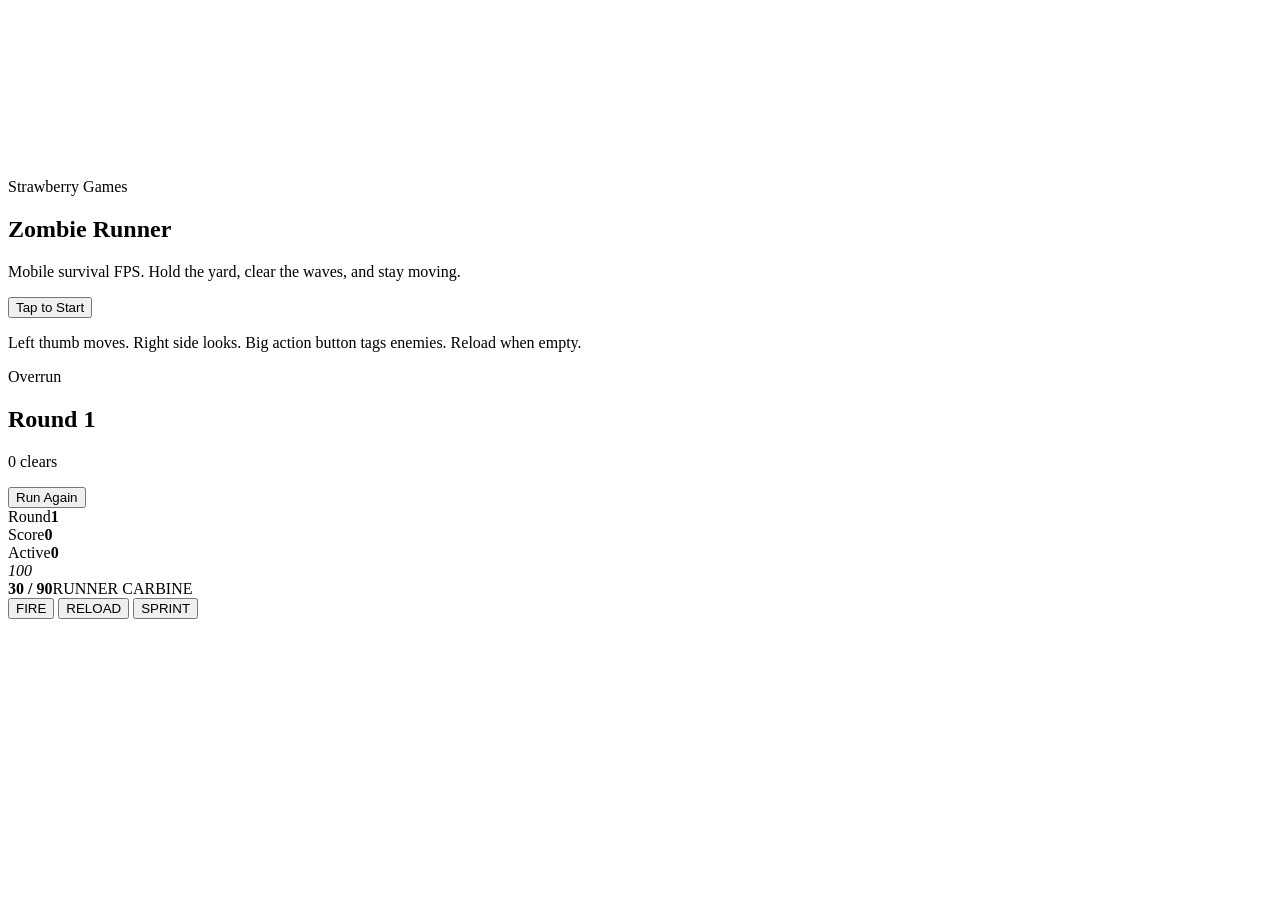
==== index.html @ 0a05222e "Add mobile game page" ====
<!doctype html>
<html lang="en">
<head>
  <meta charset="utf-8" />
  <meta name="viewport" content="width=device-width, initial-scale=1, viewport-fit=cover, user-scalable=no" />
  <meta name="theme-color" content="#0d1117" />
  <title>Zombie Runner</title>
  <link rel="stylesheet" href="styles.css" />
</head>
<body>
  <div id="game-shell">
    <canvas id="game-canvas"></canvas>

    <section id="start-screen" class="panel visible">
      <div class="title-stack">
        <p class="eyebrow">Strawberry Games</p>
        <h1>Zombie Runner</h1>
        <p class="subtitle">Mobile survival FPS. Hold the yard, clear the waves, and stay moving.</p>
      </div>
      <button id="start-button" class="primary-button">Tap to Start</button>
      <p class="hint">Left thumb moves. Right side looks. Big action button tags enemies. Reload when empty.</p>
    </section>

    <section id="game-over-screen" class="panel">
      <div class="title-stack">
        <p class="eyebrow danger">Overrun</p>
        <h2 id="final-round">Round 1</h2>
        <p id="final-score">0 clears</p>
      </div>
      <button id="restart-button" class="primary-button">Run Again</button>
    </section>

    <div id="hud" class="hud hidden">
      <div class="hud-row top">
        <div class="stat-card"><span>Round</span><strong id="round-value">1</strong></div>
        <div class="stat-card"><span>Score</span><strong id="score-value">0</strong></div>
        <div class="stat-card"><span>Active</span><strong id="active-value">0</strong></div>
      </div>
      <div class="hud-row bottom">
        <div class="health-bar"><span id="health-fill"></span><em id="health-text">100</em></div>
        <div class="ammo-card"><strong id="ammo-value">30 / 90</strong><span id="tool-state">RUNNER CARBINE</span></div>
      </div>
      <div id="crosshair" aria-hidden="true"></div>
      <div id="feedback-vignette"></div>
      <div id="round-banner"></div>
    </div>

    <div id="touch-layer" class="hidden">
      <div id="move-stick" class="stick"><div class="nub"></div></div>
      <div id="look-zone"></div>
      <button id="action-button" class="combat-button action">FIRE</button>
      <button id="reload-button" class="combat-button reload">RELOAD</button>
      <button id="sprint-button" class="combat-button sprint">SPRINT</button>
    </div>
  </div>

  <script type="importmap">
    {
      "imports": {
        "three": "https://cdn.jsdelivr.net/npm/three@0.165.0/build/three.module.js"
      }
    }
  </script>
  <script type="module" src="src/app.js"></script>
</body>
</html>
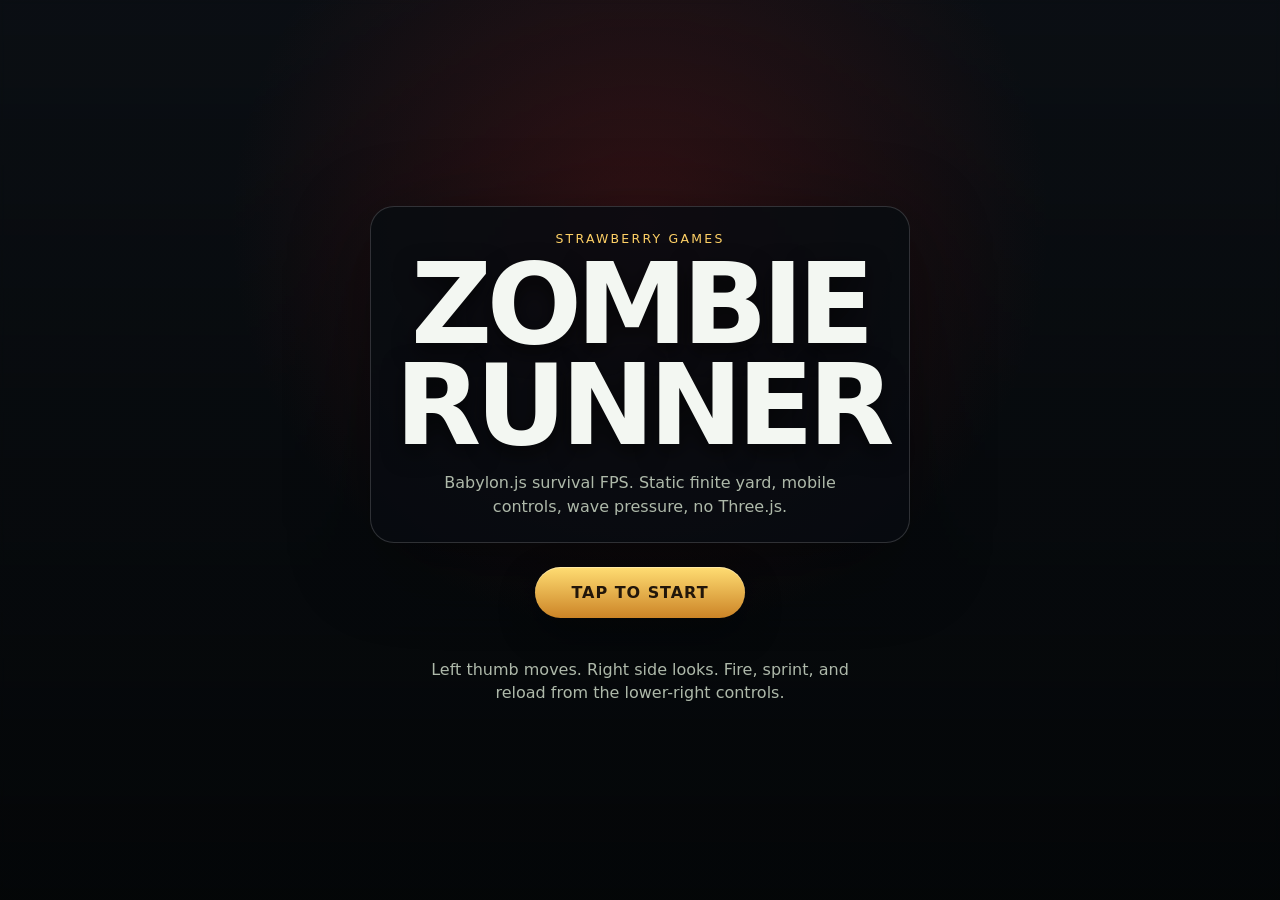
==== commit aeaf5ca9: "Switch Zombie Runner entrypoint to Babylon.js" ====
--- a/index.html
+++ b/index.html
@@ -5,7 +5,7 @@
   <meta name="viewport" content="width=device-width, initial-scale=1, viewport-fit=cover, user-scalable=no" />
   <meta name="theme-color" content="#0d1117" />
   <title>Zombie Runner</title>
-  <link rel="stylesheet" href="styles.css" />
+  <link rel="stylesheet" href="styles.css?v=babylon-static-001" />
 </head>
 <body>
   <div id="game-shell">
@@ -15,10 +15,10 @@
       <div class="title-stack">
         <p class="eyebrow">Strawberry Games</p>
         <h1>Zombie Runner</h1>
-        <p class="subtitle">Mobile survival FPS. Hold the yard, clear the waves, and stay moving.</p>
+        <p class="subtitle">Babylon.js survival FPS. Static finite yard, mobile controls, wave pressure, no Three.js.</p>
       </div>
       <button id="start-button" class="primary-button">Tap to Start</button>
-      <p class="hint">Left thumb moves. Right side looks. Big action button tags enemies. Reload when empty.</p>
+      <p class="hint">Left thumb moves. Right side looks. Fire, sprint, and reload from the lower-right controls.</p>
     </section>
 
     <section id="game-over-screen" class="panel">
@@ -54,13 +54,7 @@
     </div>
   </div>
 
-  <script type="importmap">
-    {
-      "imports": {
-        "three": "https://cdn.jsdelivr.net/npm/three@0.165.0/build/three.module.js"
-      }
-    }
-  </script>
-  <script type="module" src="src/app.js"></script>
+  <script src="https://cdn.babylonjs.com/babylon.js"></script>
+  <script src="src/app.js?v=babylon-static-001" defer></script>
 </body>
 </html>
--- a/styles.css
+++ b/styles.css
@@ -0,0 +1,391 @@
+:root {
+  --safe-top: env(safe-area-inset-top, 0px);
+  --safe-right: env(safe-area-inset-right, 0px);
+  --safe-bottom: env(safe-area-inset-bottom, 0px);
+  --safe-left: env(safe-area-inset-left, 0px);
+  --panel-bg: rgba(9, 13, 17, 0.84);
+  --panel-line: rgba(255, 255, 255, 0.16);
+  --hud-bg: rgba(0, 0, 0, 0.38);
+  --text: #f3f7f2;
+  --muted: #aeb9aa;
+  --warning: #ffd166;
+  --danger: #ff5353;
+}
+
+* {
+  box-sizing: border-box;
+  -webkit-tap-highlight-color: transparent;
+}
+
+html,
+body {
+  margin: 0;
+  width: 100%;
+  height: 100%;
+  overflow: hidden;
+  touch-action: none;
+  overscroll-behavior: none;
+  background: #0d1117;
+  color: var(--text);
+  font-family: Inter, ui-sans-serif, system-ui, -apple-system, BlinkMacSystemFont, "Segoe UI", sans-serif;
+}
+
+button {
+  font: inherit;
+  color: inherit;
+}
+
+#game-shell,
+#game-canvas {
+  position: fixed;
+  inset: 0;
+  width: 100%;
+  height: 100%;
+}
+
+#game-canvas {
+  display: block;
+  background: #0d1117;
+}
+
+.hidden {
+  display: none !important;
+}
+
+.panel {
+  position: fixed;
+  inset: 0;
+  z-index: 20;
+  display: none;
+  align-items: center;
+  justify-content: center;
+  flex-direction: column;
+  gap: 24px;
+  padding: calc(42px + var(--safe-top)) calc(24px + var(--safe-right)) calc(32px + var(--safe-bottom)) calc(24px + var(--safe-left));
+  text-align: center;
+  background:
+    radial-gradient(circle at 50% 25%, rgba(117, 25, 25, 0.36), transparent 44%),
+    linear-gradient(180deg, rgba(8, 12, 15, 0.42), rgba(3, 5, 6, 0.88));
+  backdrop-filter: blur(2px);
+}
+
+.panel.visible {
+  display: flex;
+}
+
+.title-stack {
+  max-width: 540px;
+  padding: 24px;
+  border: 1px solid var(--panel-line);
+  border-radius: 24px;
+  background: var(--panel-bg);
+  box-shadow: 0 20px 80px rgba(0, 0, 0, 0.45);
+}
+
+.eyebrow {
+  margin: 0 0 8px;
+  font-size: 0.78rem;
+  letter-spacing: 0.18em;
+  text-transform: uppercase;
+  color: var(--warning);
+}
+
+.eyebrow.danger {
+  color: var(--danger);
+}
+
+h1,
+h2 {
+  margin: 0;
+  font-weight: 900;
+  letter-spacing: -0.05em;
+  line-height: 0.9;
+  text-transform: uppercase;
+  text-shadow: 0 8px 22px rgba(0, 0, 0, 0.55);
+}
+
+h1 {
+  font-size: clamp(3.25rem, 17vw, 7rem);
+}
+
+h2 {
+  font-size: clamp(2.5rem, 13vw, 5.8rem);
+}
+
+.subtitle,
+.hint,
+#final-score {
+  margin: 16px auto 0;
+  max-width: 420px;
+  color: var(--muted);
+  line-height: 1.45;
+}
+
+.primary-button {
+  min-width: 210px;
+  padding: 16px 24px;
+  border: 0;
+  border-radius: 999px;
+  background: linear-gradient(180deg, #ffdd73, #cc8426);
+  color: #22160a;
+  font-weight: 900;
+  text-transform: uppercase;
+  letter-spacing: 0.06em;
+  box-shadow: 0 14px 36px rgba(0, 0, 0, 0.35), inset 0 1px 0 rgba(255, 255, 255, 0.36);
+}
+
+.primary-button:active,
+.combat-button:active {
+  transform: translateY(2px) scale(0.98);
+}
+
+.hud {
+  position: fixed;
+  inset: 0;
+  z-index: 10;
+  pointer-events: none;
+}
+
+.hud-row {
+  position: absolute;
+  left: calc(12px + var(--safe-left));
+  right: calc(12px + var(--safe-right));
+  display: flex;
+  align-items: center;
+  gap: 8px;
+}
+
+.hud-row.top {
+  top: calc(12px + var(--safe-top));
+  justify-content: space-between;
+}
+
+.hud-row.bottom {
+  bottom: calc(14px + var(--safe-bottom));
+  justify-content: space-between;
+  padding-right: 142px;
+}
+
+.stat-card,
+.ammo-card,
+.health-bar {
+  min-height: 44px;
+  border: 1px solid rgba(255, 255, 255, 0.13);
+  border-radius: 16px;
+  background: var(--hud-bg);
+  box-shadow: 0 8px 28px rgba(0, 0, 0, 0.28);
+  backdrop-filter: blur(2px);
+}
+
+.stat-card {
+  min-width: 82px;
+  padding: 8px 12px;
+}
+
+.stat-card span,
+.ammo-card span {
+  display: block;
+  font-size: 0.66rem;
+  color: #cbd2c7;
+  letter-spacing: 0.08em;
+  text-transform: uppercase;
+}
+
+.stat-card strong {
+  display: block;
+  margin-top: 1px;
+  font-size: 1.2rem;
+}
+
+.ammo-card {
+  min-width: 116px;
+  padding: 8px 12px;
+  text-align: right;
+}
+
+.ammo-card strong {
+  display: block;
+  font-size: 1rem;
+}
+
+.health-bar {
+  position: relative;
+  overflow: hidden;
+  flex: 1;
+  min-width: 120px;
+  max-width: 280px;
+}
+
+.health-bar span {
+  position: absolute;
+  inset: 0 auto 0 0;
+  width: 100%;
+  background: linear-gradient(90deg, #baff7a, #f6e85f, #ff705a);
+  transition: width 120ms linear;
+}
+
+.health-bar em {
+  position: absolute;
+  inset: 0;
+  display: grid;
+  place-items: center;
+  font-style: normal;
+  font-weight: 900;
+  text-shadow: 0 2px 5px rgba(0, 0, 0, 0.65);
+}
+
+#crosshair {
+  position: fixed;
+  left: 50%;
+  top: 50%;
+  width: 28px;
+  height: 28px;
+  transform: translate(-50%, -50%);
+  border-radius: 50%;
+}
+
+#crosshair::before,
+#crosshair::after {
+  content: "";
+  position: absolute;
+  background: rgba(255, 245, 220, 0.86);
+  box-shadow: 0 0 8px rgba(0, 0, 0, 0.8);
+}
+
+#crosshair::before {
+  left: 13px;
+  top: 4px;
+  width: 2px;
+  height: 20px;
+}
+
+#crosshair::after {
+  left: 4px;
+  top: 13px;
+  width: 20px;
+  height: 2px;
+}
+
+#feedback-vignette {
+  position: fixed;
+  inset: 0;
+  opacity: 0;
+  background: radial-gradient(circle, transparent 42%, rgba(165, 0, 0, 0.48) 100%);
+  transition: opacity 150ms ease-out;
+}
+
+#round-banner {
+  position: fixed;
+  left: 50%;
+  top: 21%;
+  transform: translateX(-50%);
+  min-width: 230px;
+  padding: 14px 20px;
+  border-radius: 999px;
+  text-align: center;
+  font-weight: 900;
+  letter-spacing: 0.1em;
+  text-transform: uppercase;
+  background: rgba(0, 0, 0, 0.5);
+  opacity: 0;
+  transition: opacity 250ms ease, transform 250ms ease;
+}
+
+#round-banner.show {
+  opacity: 1;
+  transform: translateX(-50%) translateY(-8px);
+}
+
+#touch-layer {
+  position: fixed;
+  inset: 0;
+  z-index: 12;
+  pointer-events: none;
+  touch-action: none;
+}
+
+#look-zone {
+  position: absolute;
+  top: 0;
+  right: 0;
+  width: 58%;
+  height: 100%;
+  pointer-events: auto;
+}
+
+.stick {
+  position: absolute;
+  left: calc(24px + var(--safe-left));
+  bottom: calc(44px + var(--safe-bottom));
+  width: 132px;
+  height: 132px;
+  border: 2px solid rgba(255, 255, 255, 0.23);
+  border-radius: 50%;
+  background: rgba(0, 0, 0, 0.22);
+  box-shadow: inset 0 0 24px rgba(255, 255, 255, 0.08), 0 10px 32px rgba(0, 0, 0, 0.32);
+  pointer-events: auto;
+}
+
+.nub {
+  position: absolute;
+  left: 50%;
+  top: 50%;
+  width: 58px;
+  height: 58px;
+  margin: -29px 0 0 -29px;
+  border-radius: 50%;
+  background: rgba(255, 255, 255, 0.42);
+  box-shadow: inset 0 1px 0 rgba(255, 255, 255, 0.65), 0 8px 18px rgba(0, 0, 0, 0.35);
+}
+
+.combat-button {
+  position: absolute;
+  right: calc(22px + var(--safe-right));
+  border: 1px solid rgba(255, 255, 255, 0.22);
+  border-radius: 50%;
+  background: rgba(14, 16, 18, 0.56);
+  box-shadow: 0 10px 30px rgba(0, 0, 0, 0.38), inset 0 1px 0 rgba(255, 255, 255, 0.12);
+  font-weight: 900;
+  letter-spacing: 0.04em;
+  pointer-events: auto;
+  user-select: none;
+}
+
+.combat-button.action {
+  bottom: calc(56px + var(--safe-bottom));
+  width: 104px;
+  height: 104px;
+  background: radial-gradient(circle at 38% 30%, rgba(255, 228, 180, 0.7), rgba(174, 36, 20, 0.78));
+}
+
+.combat-button.reload {
+  right: calc(134px + var(--safe-right));
+  bottom: calc(50px + var(--safe-bottom));
+  width: 72px;
+  height: 72px;
+  font-size: 0.72rem;
+}
+
+.combat-button.sprint {
+  right: calc(96px + var(--safe-right));
+  bottom: calc(135px + var(--safe-bottom));
+  width: 66px;
+  height: 66px;
+  font-size: 0.68rem;
+}
+
+@media (orientation: landscape) {
+  .hud-row.bottom {
+    padding-right: 260px;
+  }
+
+  .stick {
+    width: 118px;
+    height: 118px;
+  }
+
+  .combat-button.action {
+    width: 96px;
+    height: 96px;
+  }
+}
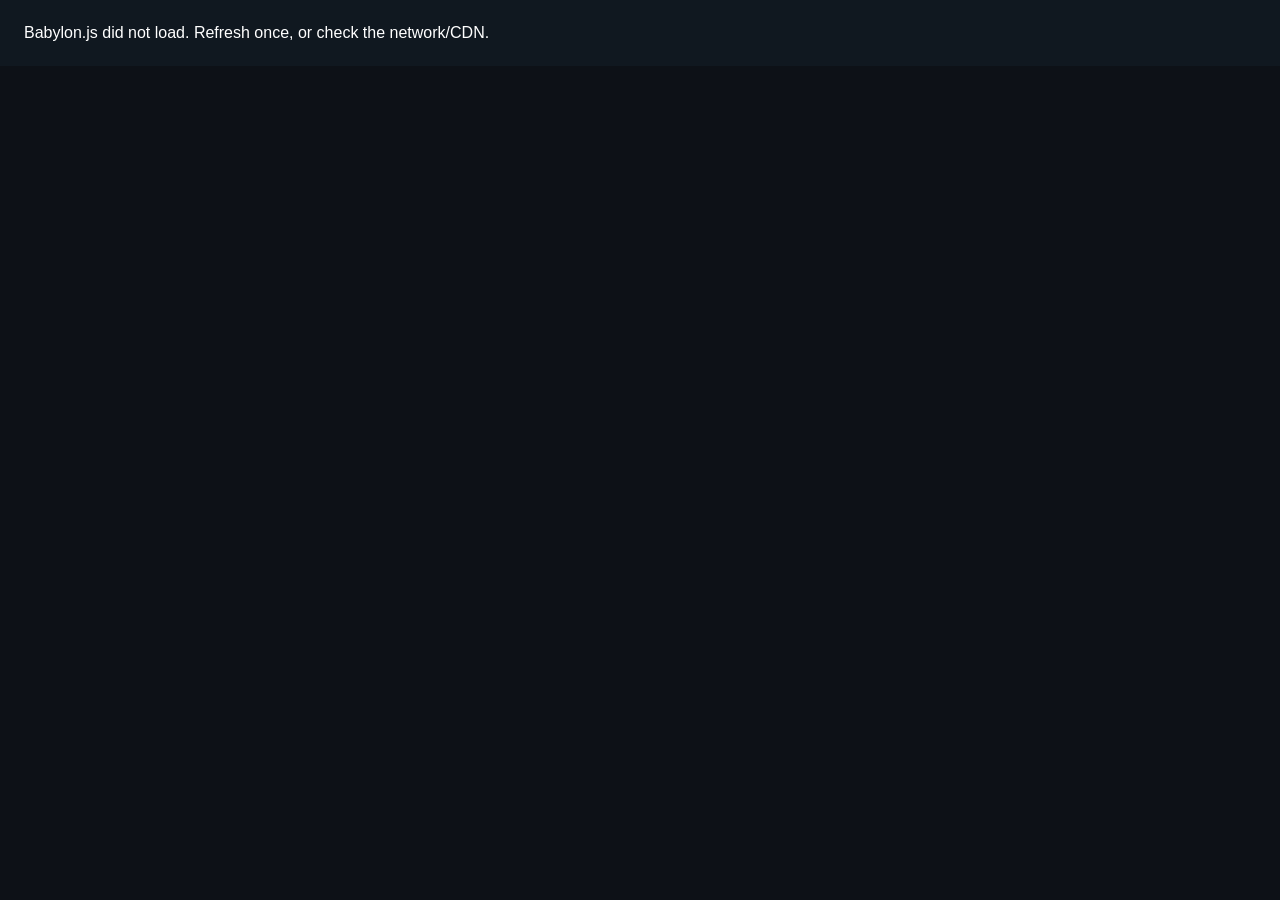
==== commit 39b8c463: "Bump Babylon prototype cache version" ====
--- a/index.html
+++ b/index.html
@@ -5,7 +5,7 @@
   <meta name="viewport" content="width=device-width, initial-scale=1, viewport-fit=cover, user-scalable=no" />
   <meta name="theme-color" content="#0d1117" />
   <title>Zombie Runner</title>
-  <link rel="stylesheet" href="styles.css?v=babylon-static-001" />
+  <link rel="stylesheet" href="styles.css?v=babylon-static-002" />
 </head>
 <body>
   <div id="game-shell">
@@ -55,6 +55,6 @@
   </div>
 
   <script src="https://cdn.babylonjs.com/babylon.js"></script>
-  <script src="src/app.js?v=babylon-static-001" defer></script>
+  <script src="src/app.js?v=babylon-static-002" defer></script>
 </body>
 </html>
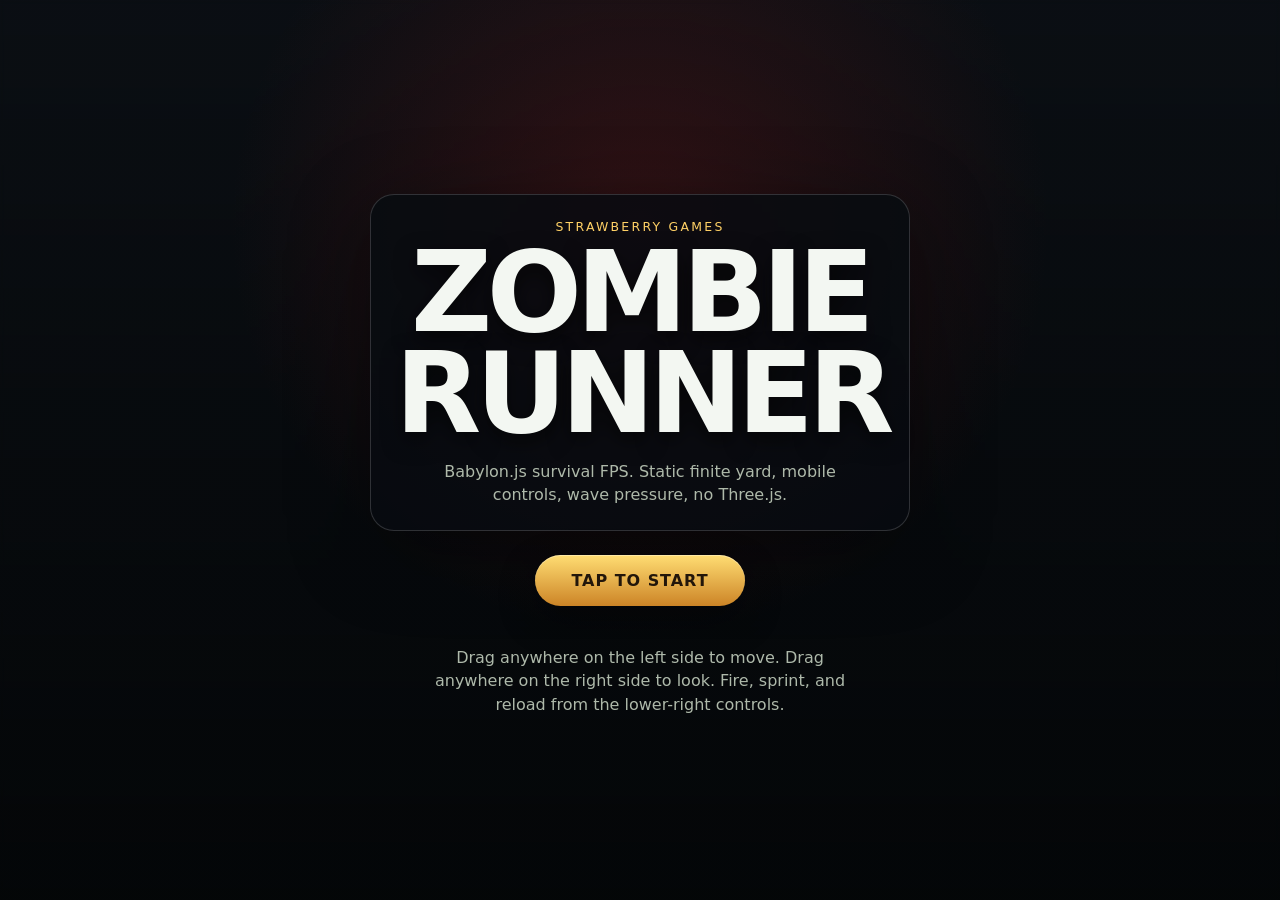
==== commit 45263f7f: "Bump prototype to static 003" ====
--- a/index.html
+++ b/index.html
@@ -5,7 +5,7 @@
   <meta name="viewport" content="width=device-width, initial-scale=1, viewport-fit=cover, user-scalable=no" />
   <meta name="theme-color" content="#0d1117" />
   <title>Zombie Runner</title>
-  <link rel="stylesheet" href="styles.css?v=babylon-static-002" />
+  <link rel="stylesheet" href="styles.css?v=babylon-static-003" />
 </head>
 <body>
   <div id="game-shell">
@@ -18,7 +18,7 @@
         <p class="subtitle">Babylon.js survival FPS. Static finite yard, mobile controls, wave pressure, no Three.js.</p>
       </div>
       <button id="start-button" class="primary-button">Tap to Start</button>
-      <p class="hint">Left thumb moves. Right side looks. Fire, sprint, and reload from the lower-right controls.</p>
+      <p class="hint">Drag anywhere on the left side to move. Drag anywhere on the right side to look. Fire, sprint, and reload from the lower-right controls.</p>
     </section>
 
     <section id="game-over-screen" class="panel">
@@ -38,7 +38,7 @@
       </div>
       <div class="hud-row bottom">
         <div class="health-bar"><span id="health-fill"></span><em id="health-text">100</em></div>
-        <div class="ammo-card"><strong id="ammo-value">30 / 90</strong><span id="tool-state">RUNNER CARBINE</span></div>
+        <div class="ammo-card"><strong id="ammo-value">32 / 96</strong><span id="tool-state">RUNNER CARBINE</span></div>
       </div>
       <div id="crosshair" aria-hidden="true"></div>
       <div id="feedback-vignette"></div>
@@ -55,6 +55,6 @@
   </div>
 
   <script src="https://cdn.babylonjs.com/babylon.js"></script>
-  <script src="src/app.js?v=babylon-static-002" defer></script>
+  <script src="src/app.js?v=babylon-static-003" defer></script>
 </body>
 </html>
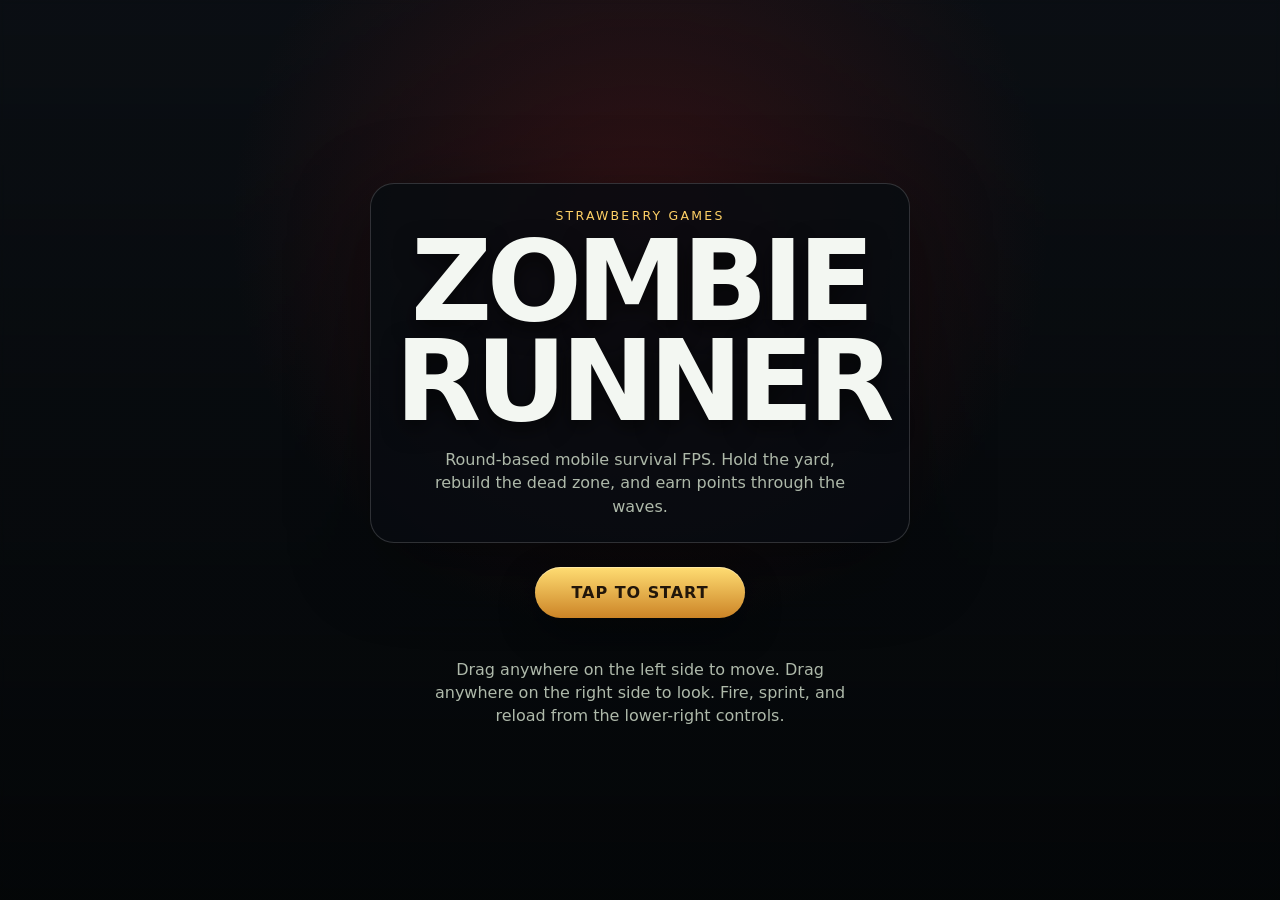
==== commit cd59cd48: "Wire movement fallback and zombies mode pass" ====
--- a/index.html
+++ b/index.html
@@ -6,6 +6,7 @@
   <meta name="theme-color" content="#0d1117" />
   <title>Zombie Runner</title>
   <link rel="stylesheet" href="styles.css?v=babylon-static-003" />
+  <link rel="stylesheet" href="zombies.css?v=zombies-004" />
 </head>
 <body>
   <div id="game-shell">
@@ -15,7 +16,7 @@
       <div class="title-stack">
         <p class="eyebrow">Strawberry Games</p>
         <h1>Zombie Runner</h1>
-        <p class="subtitle">Babylon.js survival FPS. Static finite yard, mobile controls, wave pressure, no Three.js.</p>
+        <p class="subtitle">Round-based mobile survival FPS. Hold the yard, rebuild the dead zone, and earn points through the waves.</p>
       </div>
       <button id="start-button" class="primary-button">Tap to Start</button>
       <p class="hint">Drag anywhere on the left side to move. Drag anywhere on the right side to look. Fire, sprint, and reload from the lower-right controls.</p>
@@ -25,7 +26,7 @@
       <div class="title-stack">
         <p class="eyebrow danger">Overrun</p>
         <h2 id="final-round">Round 1</h2>
-        <p id="final-score">0 clears</p>
+        <p id="final-score">0 points</p>
       </div>
       <button id="restart-button" class="primary-button">Run Again</button>
     </section>
@@ -33,7 +34,7 @@
     <div id="hud" class="hud hidden">
       <div class="hud-row top">
         <div class="stat-card"><span>Round</span><strong id="round-value">1</strong></div>
-        <div class="stat-card"><span>Score</span><strong id="score-value">0</strong></div>
+        <div class="stat-card"><span>Points</span><strong id="score-value">0</strong></div>
         <div class="stat-card"><span>Active</span><strong id="active-value">0</strong></div>
       </div>
       <div class="hud-row bottom">
@@ -46,6 +47,7 @@
     </div>
 
     <div id="touch-layer" class="hidden">
+      <div id="move-zone" aria-hidden="true"></div>
       <div id="move-stick" class="stick"><div class="nub"></div></div>
       <div id="look-zone"></div>
       <button id="action-button" class="combat-button action">FIRE</button>
@@ -56,5 +58,6 @@
 
   <script src="https://cdn.babylonjs.com/babylon.js"></script>
   <script src="src/app.js?v=babylon-static-003" defer></script>
+  <script src="src/mobile-zombies-fix.js?v=zombies-004" defer></script>
 </body>
 </html>
--- a/styles.css
+++ b/styles.css
@@ -116,7 +116,7 @@
 .hint,
 #final-score {
   margin: 16px auto 0;
-  max-width: 420px;
+  max-width: 440px;
   color: var(--muted);
   line-height: 1.45;
 }
@@ -308,7 +308,7 @@
   position: absolute;
   top: 0;
   right: 0;
-  width: 58%;
+  width: 54%;
   height: 100%;
   pointer-events: auto;
 }
@@ -317,24 +317,32 @@
   position: absolute;
   left: calc(24px + var(--safe-left));
   bottom: calc(44px + var(--safe-bottom));
-  width: 132px;
-  height: 132px;
+  width: 140px;
+  height: 140px;
   border: 2px solid rgba(255, 255, 255, 0.23);
   border-radius: 50%;
-  background: rgba(0, 0, 0, 0.22);
+  background: rgba(0, 0, 0, 0.20);
   box-shadow: inset 0 0 24px rgba(255, 255, 255, 0.08), 0 10px 32px rgba(0, 0, 0, 0.32);
   pointer-events: auto;
+  opacity: 0.66;
+  transition: opacity 120ms ease, transform 120ms ease, border-color 120ms ease;
+}
+
+.stick.active {
+  opacity: 0.96;
+  border-color: rgba(255, 225, 150, 0.55);
+  transform: scale(1.04);
 }
 
 .nub {
   position: absolute;
   left: 50%;
   top: 50%;
-  width: 58px;
-  height: 58px;
-  margin: -29px 0 0 -29px;
+  width: 60px;
+  height: 60px;
+  margin: -30px 0 0 -30px;
   border-radius: 50%;
-  background: rgba(255, 255, 255, 0.42);
+  background: rgba(255, 255, 255, 0.46);
   box-shadow: inset 0 1px 0 rgba(255, 255, 255, 0.65), 0 8px 18px rgba(0, 0, 0, 0.35);
 }
 
@@ -353,39 +361,39 @@
 
 .combat-button.action {
   bottom: calc(56px + var(--safe-bottom));
-  width: 104px;
-  height: 104px;
+  width: 108px;
+  height: 108px;
   background: radial-gradient(circle at 38% 30%, rgba(255, 228, 180, 0.7), rgba(174, 36, 20, 0.78));
 }
 
 .combat-button.reload {
-  right: calc(134px + var(--safe-right));
+  right: calc(138px + var(--safe-right));
   bottom: calc(50px + var(--safe-bottom));
-  width: 72px;
-  height: 72px;
+  width: 74px;
+  height: 74px;
   font-size: 0.72rem;
 }
 
 .combat-button.sprint {
-  right: calc(96px + var(--safe-right));
-  bottom: calc(135px + var(--safe-bottom));
-  width: 66px;
-  height: 66px;
+  right: calc(100px + var(--safe-right));
+  bottom: calc(138px + var(--safe-bottom));
+  width: 70px;
+  height: 70px;
   font-size: 0.68rem;
 }
 
 @media (orientation: landscape) {
   .hud-row.bottom {
-    padding-right: 260px;
+    padding-right: 270px;
   }
 
   .stick {
-    width: 118px;
-    height: 118px;
+    width: 122px;
+    height: 122px;
   }
 
   .combat-button.action {
-    width: 96px;
-    height: 96px;
+    width: 98px;
+    height: 98px;
   }
 }
--- a/zombies.css
+++ b/zombies.css
@@ -0,0 +1,56 @@
+#move-zone {
+  position: absolute;
+  left: 0;
+  top: 0;
+  width: 52%;
+  height: 100%;
+  pointer-events: auto;
+  touch-action: none;
+  z-index: 1;
+}
+
+#look-zone {
+  z-index: 1;
+}
+
+.stick {
+  z-index: 3;
+}
+
+.combat-button {
+  z-index: 4;
+}
+
+.power-card strong {
+  color: #ff6d53;
+}
+
+#zombies-mode-note {
+  position: fixed;
+  left: calc(12px + var(--safe-left));
+  top: calc(68px + var(--safe-top));
+  z-index: 11;
+  max-width: 260px;
+  padding: 9px 12px;
+  border: 1px solid rgba(255, 210, 120, 0.22);
+  border-radius: 14px;
+  background: rgba(0, 0, 0, 0.34);
+  color: rgba(255, 241, 210, 0.88);
+  font-size: 0.72rem;
+  line-height: 1.25;
+  letter-spacing: 0.04em;
+  text-transform: uppercase;
+  pointer-events: none;
+  opacity: 0.9;
+}
+
+@media (orientation: landscape) {
+  #move-zone {
+    width: 46%;
+  }
+
+  #zombies-mode-note {
+    top: calc(54px + var(--safe-top));
+    max-width: 340px;
+  }
+}
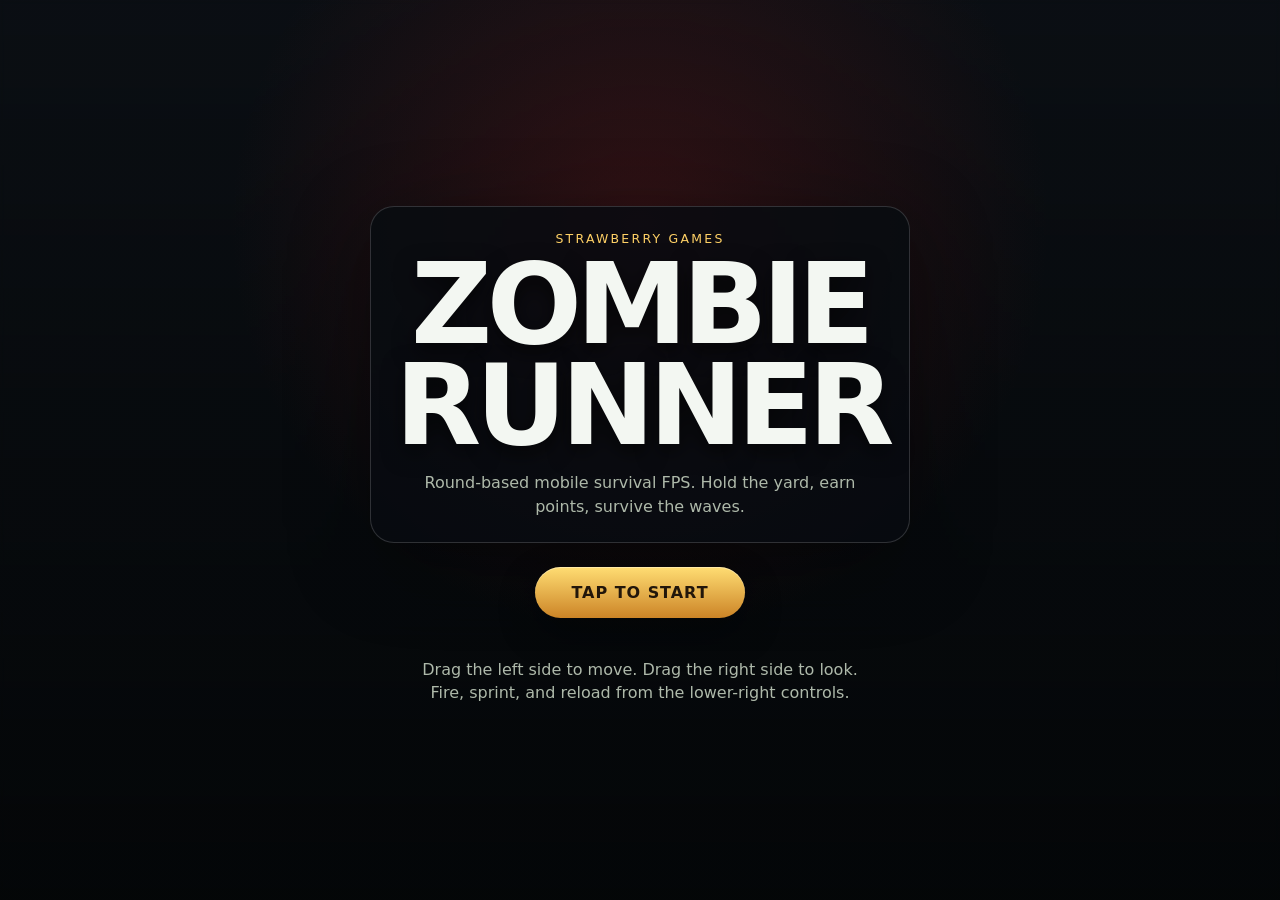
==== commit b2fc9b50: "Switch to clean zombies 005 app" ====
--- a/index.html
+++ b/index.html
@@ -5,8 +5,8 @@
   <meta name="viewport" content="width=device-width, initial-scale=1, viewport-fit=cover, user-scalable=no" />
   <meta name="theme-color" content="#0d1117" />
   <title>Zombie Runner</title>
-  <link rel="stylesheet" href="styles.css?v=babylon-static-003" />
-  <link rel="stylesheet" href="zombies.css?v=zombies-004" />
+  <link rel="stylesheet" href="styles.css?v=zombies-005" />
+  <link rel="stylesheet" href="zombies.css?v=zombies-005" />
 </head>
 <body>
   <div id="game-shell">
@@ -16,10 +16,10 @@
       <div class="title-stack">
         <p class="eyebrow">Strawberry Games</p>
         <h1>Zombie Runner</h1>
-        <p class="subtitle">Round-based mobile survival FPS. Hold the yard, rebuild the dead zone, and earn points through the waves.</p>
+        <p class="subtitle">Round-based mobile survival FPS. Hold the yard, earn points, survive the waves.</p>
       </div>
       <button id="start-button" class="primary-button">Tap to Start</button>
-      <p class="hint">Drag anywhere on the left side to move. Drag anywhere on the right side to look. Fire, sprint, and reload from the lower-right controls.</p>
+      <p class="hint">Drag the left side to move. Drag the right side to look. Fire, sprint, and reload from the lower-right controls.</p>
     </section>
 
     <section id="game-over-screen" class="panel">
@@ -34,12 +34,12 @@
     <div id="hud" class="hud hidden">
       <div class="hud-row top">
         <div class="stat-card"><span>Round</span><strong id="round-value">1</strong></div>
-        <div class="stat-card"><span>Points</span><strong id="score-value">0</strong></div>
+        <div class="stat-card"><span>Points</span><strong id="score-value">500</strong></div>
         <div class="stat-card"><span>Active</span><strong id="active-value">0</strong></div>
       </div>
       <div class="hud-row bottom">
         <div class="health-bar"><span id="health-fill"></span><em id="health-text">100</em></div>
-        <div class="ammo-card"><strong id="ammo-value">32 / 96</strong><span id="tool-state">RUNNER CARBINE</span></div>
+        <div class="ammo-card"><strong id="ammo-value">14 / 70</strong><span id="tool-state">M14 WALLBUY</span></div>
       </div>
       <div id="crosshair" aria-hidden="true"></div>
       <div id="feedback-vignette"></div>
@@ -57,7 +57,6 @@
   </div>
 
   <script src="https://cdn.babylonjs.com/babylon.js"></script>
-  <script src="src/app.js?v=babylon-static-003" defer></script>
-  <script src="src/mobile-zombies-fix.js?v=zombies-004" defer></script>
+  <script src="src/app005.js?v=zombies-005" defer></script>
 </body>
 </html>
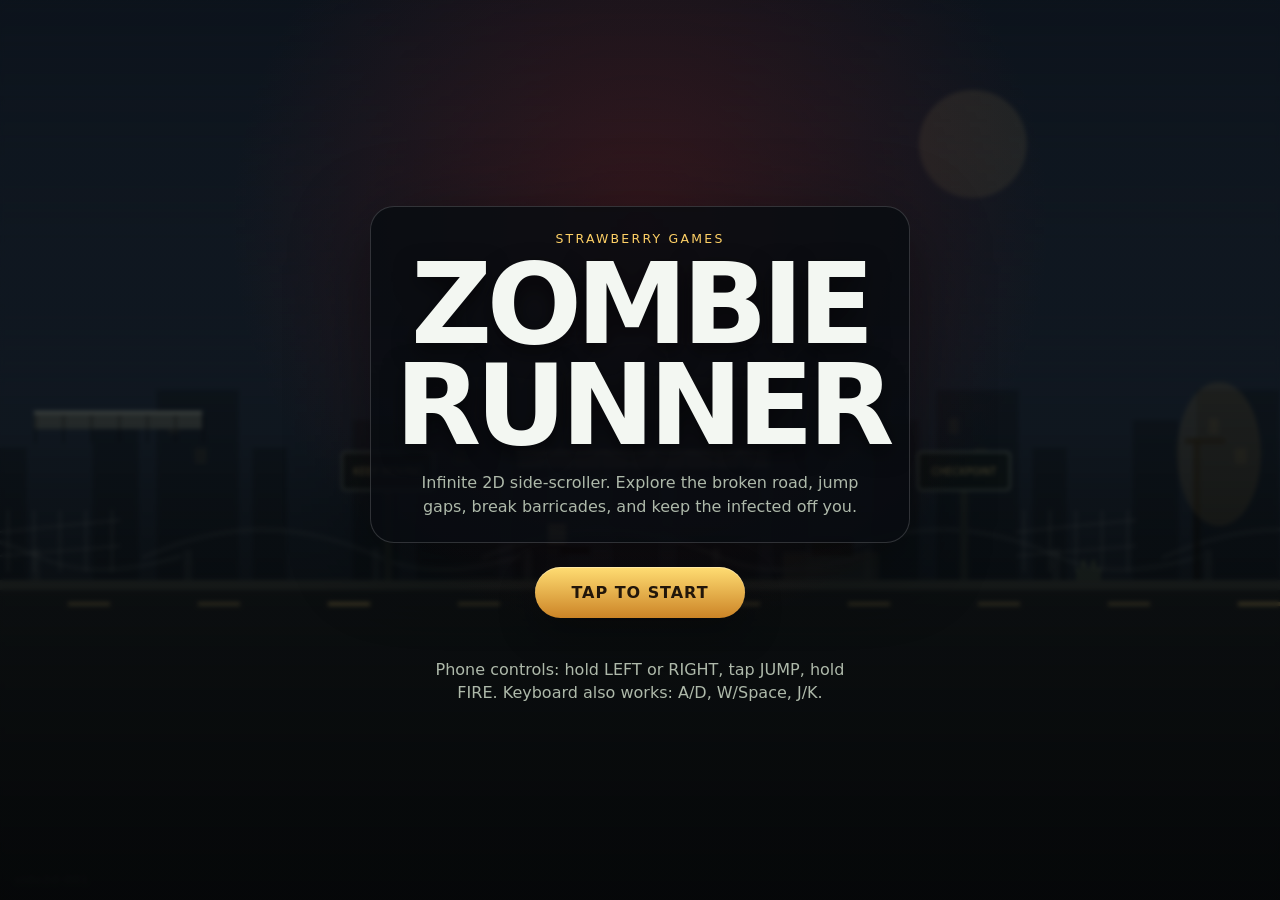
==== commit 009a87ef: "Switch Zombie Runner to infinite 2D side-scroller" ====
--- a/index.html
+++ b/index.html
@@ -3,10 +3,9 @@
 <head>
   <meta charset="utf-8" />
   <meta name="viewport" content="width=device-width, initial-scale=1, viewport-fit=cover, user-scalable=no" />
-  <meta name="theme-color" content="#0d1117" />
-  <title>Zombie Runner</title>
-  <link rel="stylesheet" href="styles.css?v=zombies-005" />
-  <link rel="stylesheet" href="zombies.css?v=zombies-005" />
+  <meta name="theme-color" content="#101926" />
+  <title>Zombie Runner Sideworld</title>
+  <link rel="stylesheet" href="styles.css?v=side2d-001" />
 </head>
 <body>
   <div id="game-shell">
@@ -16,47 +15,46 @@
       <div class="title-stack">
         <p class="eyebrow">Strawberry Games</p>
         <h1>Zombie Runner</h1>
-        <p class="subtitle">Round-based mobile survival FPS. Hold the yard, earn points, survive the waves.</p>
+        <p class="subtitle">Infinite 2D side-scroller. Explore the broken road, jump gaps, break barricades, and keep the infected off you.</p>
       </div>
       <button id="start-button" class="primary-button">Tap to Start</button>
-      <p class="hint">Drag the left side to move. Drag the right side to look. Fire, sprint, and reload from the lower-right controls.</p>
+      <p class="hint">Phone controls: hold LEFT or RIGHT, tap JUMP, hold FIRE. Keyboard also works: A/D, W/Space, J/K.</p>
     </section>
 
     <section id="game-over-screen" class="panel">
       <div class="title-stack">
         <p class="eyebrow danger">Overrun</p>
-        <h2 id="final-round">Round 1</h2>
-        <p id="final-score">0 points</p>
+        <h2 id="final-round">0m explored</h2>
+        <p id="final-score">0 infected dropped</p>
       </div>
       <button id="restart-button" class="primary-button">Run Again</button>
     </section>
 
     <div id="hud" class="hud hidden">
       <div class="hud-row top">
-        <div class="stat-card"><span>Round</span><strong id="round-value">1</strong></div>
-        <div class="stat-card"><span>Points</span><strong id="score-value">500</strong></div>
-        <div class="stat-card"><span>Active</span><strong id="active-value">0</strong></div>
+        <div class="stat-card"><span>Distance</span><strong id="round-value">0m</strong></div>
+        <div class="stat-card"><span>Kills</span><strong id="score-value">0</strong></div>
+        <div class="stat-card"><span>Threats</span><strong id="active-value">0</strong></div>
       </div>
       <div class="hud-row bottom">
         <div class="health-bar"><span id="health-fill"></span><em id="health-text">100</em></div>
-        <div class="ammo-card"><strong id="ammo-value">14 / 70</strong><span id="tool-state">M14 WALLBUY</span></div>
+        <div class="ammo-card"><strong id="ammo-value">READY</strong><span id="tool-state">SIDE2D</span></div>
       </div>
-      <div id="crosshair" aria-hidden="true"></div>
-      <div id="feedback-vignette"></div>
-      <div id="round-banner"></div>
+      <div id="round-banner">INFINITE ROAD</div>
     </div>
 
     <div id="touch-layer" class="hidden">
-      <div id="move-zone" aria-hidden="true"></div>
-      <div id="move-stick" class="stick"><div class="nub"></div></div>
-      <div id="look-zone"></div>
-      <button id="action-button" class="combat-button action">FIRE</button>
-      <button id="reload-button" class="combat-button reload">RELOAD</button>
-      <button id="sprint-button" class="combat-button sprint">SPRINT</button>
+      <div class="movement-cluster" aria-label="movement controls">
+        <button id="left-button" class="touch-button move">LEFT</button>
+        <button id="right-button" class="touch-button move">RIGHT</button>
+      </div>
+      <div class="action-cluster" aria-label="action controls">
+        <button id="jump-button" class="touch-button jump">JUMP</button>
+        <button id="fire-button" class="touch-button fire">FIRE</button>
+      </div>
     </div>
   </div>
 
-  <script src="https://cdn.babylonjs.com/babylon.js"></script>
-  <script src="src/app005.js?v=zombies-005" defer></script>
+  <script src="src/side2d001.js?v=side2d-001" defer></script>
 </body>
 </html>
